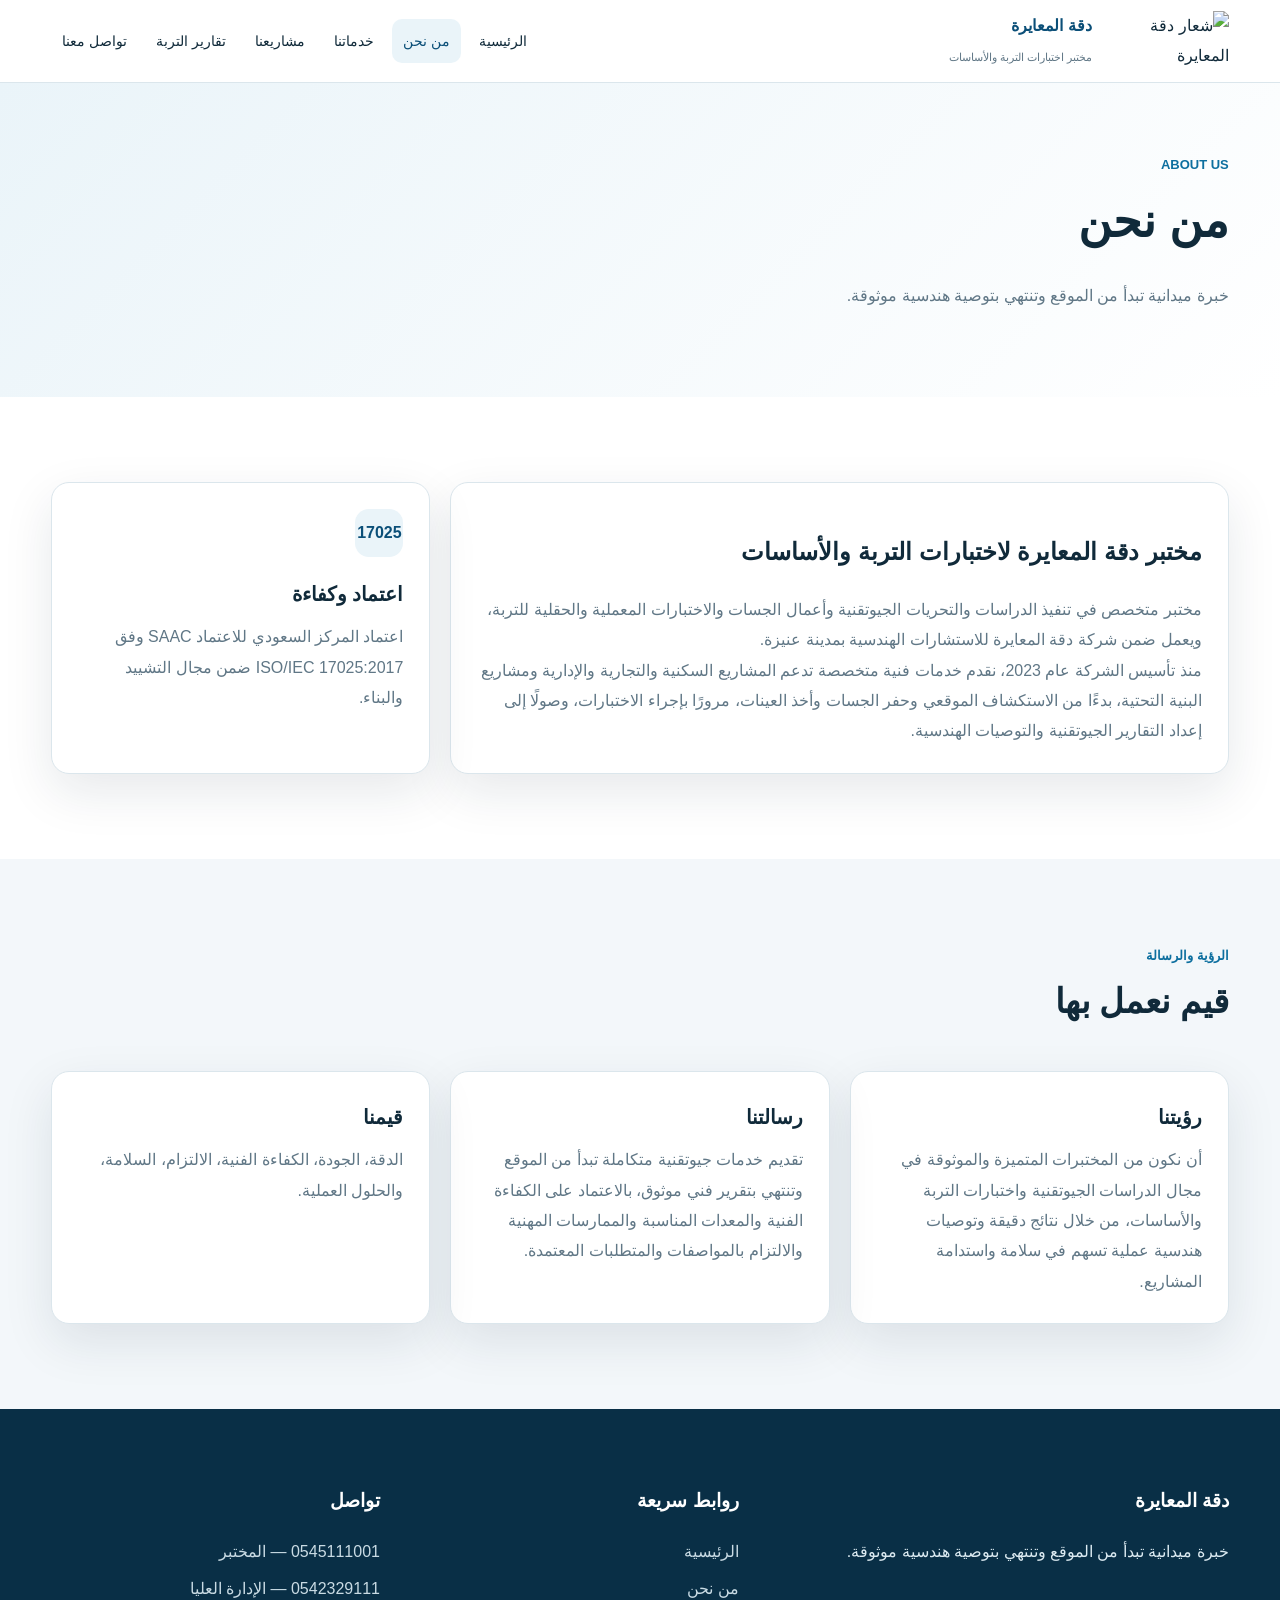
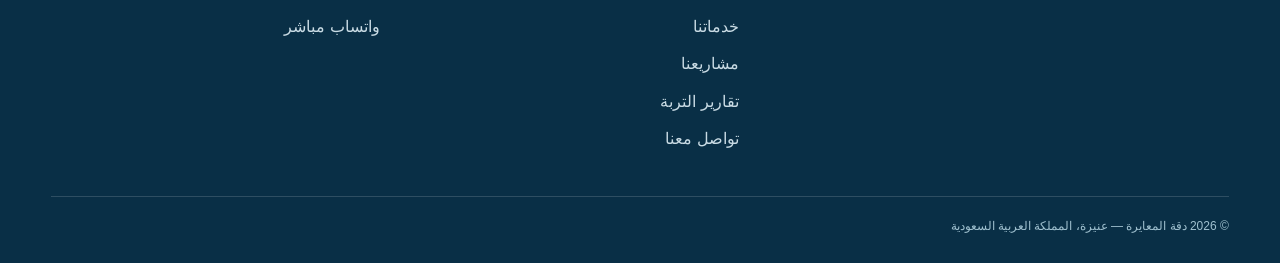
==== about.html @ 159238d2 "Add files via upload" ====
<!doctype html><html lang="ar" dir="rtl"><head><meta charset="utf-8"><meta name="viewport" content="width=device-width,initial-scale=1"><title>من نحن | دقة المعايرة</title><meta name="description" content="مختبر دقة المعايرة لاختبارات التربة والأساسات - دراسات جيوتقنية وجسات واختبارات وتقارير فنية في عنيزة."><link rel="stylesheet" href="style.css"></head><body>
<header><div class="container nav"><a class="brand" href="index.html"><img src="images/logo-caes.jpg" alt="شعار دقة المعايرة"><div class="brand-text"><strong>دقة المعايرة</strong><span>مختبر اختبارات التربة والأساسات</span></div></a><button class="menu" aria-label="القائمة">☰</button><nav><a class="" href="index.html">الرئيسية</a><a class="active" href="about.html">من نحن</a><a class="" href="services.html">خدماتنا</a><a class="" href="projects.html">مشاريعنا</a><a class="" href="soil-reports.html">تقارير التربة</a><a class="" href="contact.html">تواصل معنا</a></nav></div></header>
<div class="page-hero"><div class="container"><div class="kicker">ABOUT US</div><h1>من نحن</h1><p>خبرة ميدانية تبدأ من الموقع وتنتهي بتوصية هندسية موثوقة.</p></div></div><section><div class="container"><div class="grid"><div class="card" style="grid-column:span 2"><h2>مختبر دقة المعايرة لاختبارات التربة والأساسات</h2><p>مختبر متخصص في تنفيذ الدراسات والتحريات الجيوتقنية وأعمال الجسات والاختبارات المعملية والحقلية للتربة، ويعمل ضمن شركة دقة المعايرة للاستشارات الهندسية بمدينة عنيزة.</p><p>منذ تأسيس الشركة عام 2023، نقدم خدمات فنية متخصصة تدعم المشاريع السكنية والتجارية والإدارية ومشاريع البنية التحتية، بدءًا من الاستكشاف الموقعي وحفر الجسات وأخذ العينات، مرورًا بإجراء الاختبارات، وصولًا إلى إعداد التقارير الجيوتقنية والتوصيات الهندسية.</p></div><div class="card"><div class="icon">17025</div><h3>اعتماد وكفاءة</h3><p>اعتماد المركز السعودي للاعتماد SAAC وفق ISO/IEC 17025:2017 ضمن مجال التشييد والبناء.</p></div></div></div></section><section class="band"><div class="container"><div class="section-head"><div><div class="kicker">الرؤية والرسالة</div><h2>قيم نعمل بها</h2></div></div><div class="grid"><div class="card"><h3>رؤيتنا</h3><p>أن نكون من المختبرات المتميزة والموثوقة في مجال الدراسات الجيوتقنية واختبارات التربة والأساسات، من خلال نتائج دقيقة وتوصيات هندسية عملية تسهم في سلامة واستدامة المشاريع.</p></div><div class="card"><h3>رسالتنا</h3><p>تقديم خدمات جيوتقنية متكاملة تبدأ من الموقع وتنتهي بتقرير فني موثوق، بالاعتماد على الكفاءة الفنية والمعدات المناسبة والممارسات المهنية والالتزام بالمواصفات والمتطلبات المعتمدة.</p></div><div class="card"><h3>قيمنا</h3><p>الدقة، الجودة، الكفاءة الفنية، الالتزام، السلامة، والحلول العملية.</p></div></div></div></section><footer><div class="container footer-grid"><div><h3>دقة المعايرة</h3><p>خبرة ميدانية تبدأ من الموقع وتنتهي بتوصية هندسية موثوقة.</p></div><div><h3>روابط سريعة</h3><a href="index.html">الرئيسية</a><a href="about.html">من نحن</a><a href="services.html">خدماتنا</a><a href="projects.html">مشاريعنا</a><a href="soil-reports.html">تقارير التربة</a><a href="contact.html">تواصل معنا</a></div><div><h3>تواصل</h3><a href="tel:+966545111001">0545111001 — المختبر</a><a href="tel:+966542329111">0542329111 — الإدارة العليا</a><a href="https://wa.me/966545111001" target="_blank">واتساب مباشر</a></div></div><div class="container copyright">© 2026 دقة المعايرة — عنيزة، المملكة العربية السعودية</div></footer><script src="script.js"></script></body></html>
---- style.css ----
:root{--blue:#0b4f78;--blue2:#0d6f9f;--ink:#102a3a;--muted:#607786;--light:#f3f7fa;--line:#dbe6ec;--white:#fff;--shadow:0 18px 50px rgba(16,42,58,.10)}
*{box-sizing:border-box}html{scroll-behavior:smooth}body{margin:0;font-family:"Tahoma","Arial",sans-serif;color:var(--ink);background:#fff;line-height:1.9}a{text-decoration:none;color:inherit}.container{width:min(1180px,92%);margin:auto}
header{position:sticky;top:0;z-index:20;background:rgba(255,255,255,.96);backdrop-filter:blur(12px);border-bottom:1px solid var(--line)}
.nav{min-height:82px;display:flex;align-items:center;justify-content:space-between;gap:25px}.brand{display:flex;align-items:center;gap:12px}.brand img{width:125px;height:auto;object-fit:contain}.brand-text strong{display:block;font-size:16px;color:var(--blue)}.brand-text span{font-size:11px;color:var(--muted)}
nav{display:flex;gap:7px;align-items:center;flex-wrap:wrap}nav a{padding:9px 11px;border-radius:10px;font-size:14px}nav a:hover,nav a.active{background:#eaf4f9;color:var(--blue)}
.menu{display:none;border:1px solid var(--line);background:#fff;border-radius:10px;padding:9px 12px;font-size:20px}
.hero{min-height:650px;display:grid;align-items:center;background:linear-gradient(90deg,rgba(7,38,57,.88),rgba(7,38,57,.45)),url('images/field-2.jpg') center/cover}
.hero-content{max-width:760px;color:#fff;padding:80px 0}.eyebrow{letter-spacing:1px;font-size:13px;color:#bfe8fb;font-weight:bold}.hero h1{font-size:clamp(34px,5vw,64px);line-height:1.18;margin:15px 0}.hero p{font-size:18px;color:#e9f5fa;max-width:680px}
.btns{display:flex;gap:12px;flex-wrap:wrap;margin-top:28px}.btn{display:inline-flex;align-items:center;justify-content:center;padding:13px 22px;border-radius:12px;font-weight:bold;border:1px solid transparent}.primary{background:#fff;color:var(--blue)}.secondary{border-color:rgba(255,255,255,.55);color:#fff}.blue{background:var(--blue);color:#fff}.outline{border-color:var(--blue);color:var(--blue)}
section{padding:85px 0}.section-head{display:flex;justify-content:space-between;gap:30px;align-items:end;margin-bottom:38px}.section-head h2{font-size:34px;margin:0}.section-head p{max-width:650px;color:var(--muted);margin:0}.kicker{color:var(--blue2);font-weight:bold;font-size:13px}
.grid{display:grid;grid-template-columns:repeat(3,1fr);gap:20px}.grid4{display:grid;grid-template-columns:repeat(4,1fr);gap:18px}.card{background:#fff;border:1px solid var(--line);border-radius:18px;padding:26px;box-shadow:var(--shadow)}.card h3{margin:0 0 9px;font-size:20px}.card p{color:var(--muted);margin:0}.icon{width:48px;height:48px;border-radius:14px;background:#eaf4f9;color:var(--blue);display:grid;place-items:center;font-weight:800;margin-bottom:18px}
.band{background:var(--light)}.stats{display:grid;grid-template-columns:repeat(4,1fr);gap:15px}.stat{padding:28px;border-radius:18px;background:#fff;border:1px solid var(--line);text-align:center}.stat b{display:block;font-size:32px;color:var(--blue)}.stat span{color:var(--muted);font-size:13px}
.process{counter-reset:step}.step{position:relative;padding-right:72px}.step:before{counter-increment:step;content:"0" counter(step);position:absolute;right:0;top:0;width:52px;height:52px;border-radius:15px;background:var(--blue);color:#fff;display:grid;place-items:center;font-weight:bold}
.gallery{display:grid;grid-template-columns:repeat(4,1fr);gap:14px}.gallery figure{margin:0;border-radius:18px;overflow:hidden;background:#fff;border:1px solid var(--line)}.gallery img{width:100%;height:260px;object-fit:cover;display:block}.gallery figcaption{padding:12px 14px;color:var(--muted);font-size:13px}
.page-hero{padding:70px 0;background:linear-gradient(135deg,#eaf4f9,#fff)}.page-hero h1{font-size:46px;margin:0 0 8px}.page-hero p{color:var(--muted);max-width:760px}
.list{display:grid;gap:12px}.list div{padding:18px 20px;border:1px solid var(--line);border-radius:14px;background:#fff}.contact{display:grid;grid-template-columns:1.1fr .9fr;gap:25px}.contact-card{padding:30px;border-radius:20px;background:var(--light);border:1px solid var(--line)}.contact-row{padding:15px 0;border-bottom:1px solid var(--line)}.contact-row:last-child{border:0}.contact-row small{display:block;color:var(--muted)}.contact-row a{font-size:20px;color:var(--blue);font-weight:bold}
footer{background:#092f46;color:#dbeaf1;padding:55px 0 25px}.footer-grid{display:grid;grid-template-columns:1.4fr 1fr 1fr;gap:30px}.footer-grid h3{color:#fff}.footer-grid a{display:block;margin:7px 0;color:#c9dbe4}.copyright{border-top:1px solid rgba(255,255,255,.15);margin-top:35px;padding-top:18px;font-size:12px;color:#9fc0cf}
@media(max-width:850px){nav{display:none;position:absolute;top:82px;right:4%;left:4%;background:#fff;border:1px solid var(--line);border-radius:15px;padding:10px;box-shadow:var(--shadow);flex-direction:column;align-items:stretch}nav.open{display:flex}.menu{display:block}.grid,.grid4,.stats,.contact,.footer-grid{grid-template-columns:1fr 1fr}.gallery{grid-template-columns:1fr 1fr}.hero{min-height:590px}.section-head{display:block}.section-head p{margin-top:10px}}
@media(max-width:560px){.grid,.grid4,.stats,.contact,.footer-grid,.gallery{grid-template-columns:1fr}.nav{min-height:74px}.brand img{width:100px}.hero-content{padding:55px 0}.hero h1{font-size:37px}.page-hero h1{font-size:34px}section{padding:60px 0}.gallery img{height:230px}}
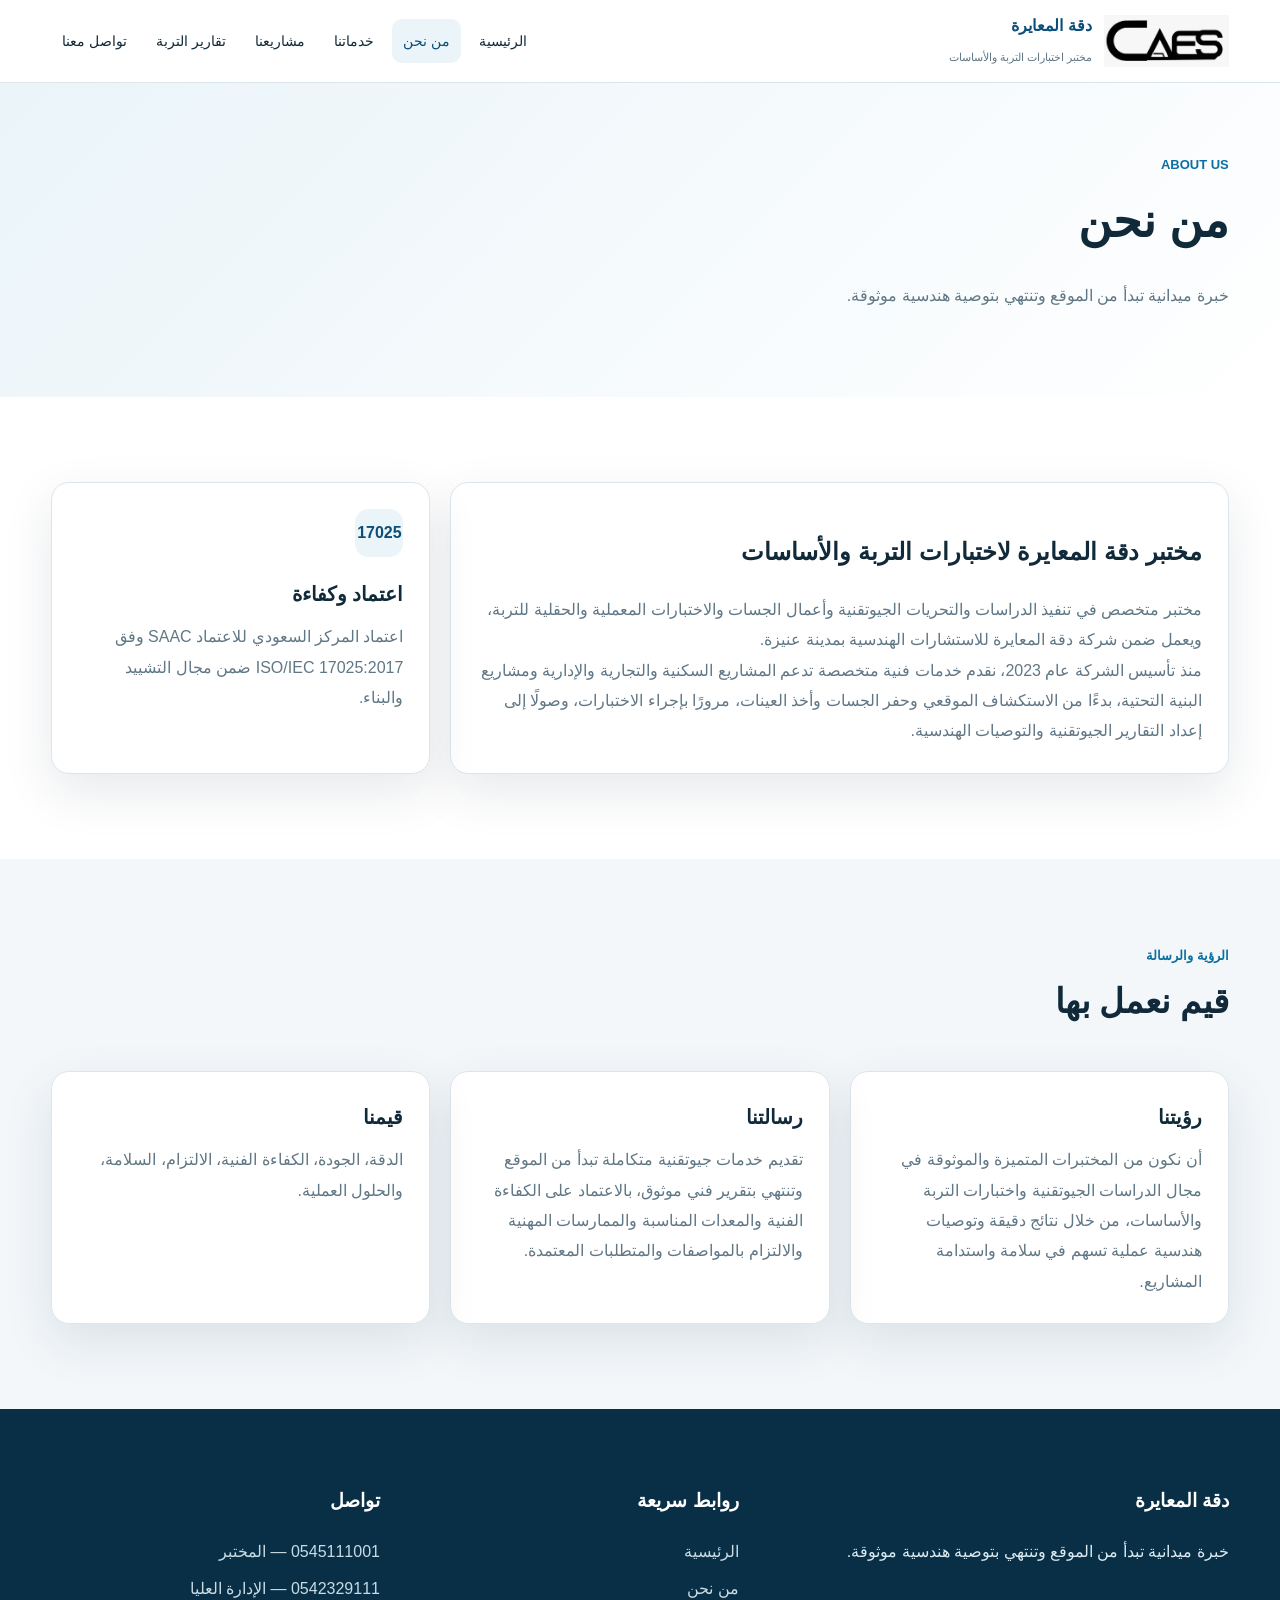
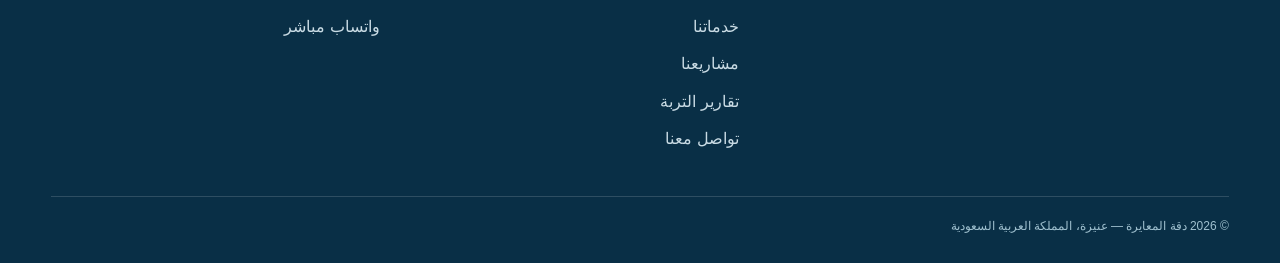
==== commit 51474ad3: "Add files via upload" ====
--- a/about.html
+++ b/about.html
@@ -1,3 +1,3 @@
 <!doctype html><html lang="ar" dir="rtl"><head><meta charset="utf-8"><meta name="viewport" content="width=device-width,initial-scale=1"><title>من نحن | دقة المعايرة</title><meta name="description" content="مختبر دقة المعايرة لاختبارات التربة والأساسات - دراسات جيوتقنية وجسات واختبارات وتقارير فنية في عنيزة."><link rel="stylesheet" href="style.css"></head><body>
-<header><div class="container nav"><a class="brand" href="index.html"><img src="images/logo-caes.jpg" alt="شعار دقة المعايرة"><div class="brand-text"><strong>دقة المعايرة</strong><span>مختبر اختبارات التربة والأساسات</span></div></a><button class="menu" aria-label="القائمة">☰</button><nav><a class="" href="index.html">الرئيسية</a><a class="active" href="about.html">من نحن</a><a class="" href="services.html">خدماتنا</a><a class="" href="projects.html">مشاريعنا</a><a class="" href="soil-reports.html">تقارير التربة</a><a class="" href="contact.html">تواصل معنا</a></nav></div></header>
+<header><div class="container nav"><a class="brand" href="index.html"><img src="logo-caes.jpg" alt="شعار دقة المعايرة"><div class="brand-text"><strong>دقة المعايرة</strong><span>مختبر اختبارات التربة والأساسات</span></div></a><button class="menu" aria-label="القائمة">☰</button><nav><a class="" href="index.html">الرئيسية</a><a class="active" href="about.html">من نحن</a><a class="" href="services.html">خدماتنا</a><a class="" href="projects.html">مشاريعنا</a><a class="" href="soil-reports.html">تقارير التربة</a><a class="" href="contact.html">تواصل معنا</a></nav></div></header>
 <div class="page-hero"><div class="container"><div class="kicker">ABOUT US</div><h1>من نحن</h1><p>خبرة ميدانية تبدأ من الموقع وتنتهي بتوصية هندسية موثوقة.</p></div></div><section><div class="container"><div class="grid"><div class="card" style="grid-column:span 2"><h2>مختبر دقة المعايرة لاختبارات التربة والأساسات</h2><p>مختبر متخصص في تنفيذ الدراسات والتحريات الجيوتقنية وأعمال الجسات والاختبارات المعملية والحقلية للتربة، ويعمل ضمن شركة دقة المعايرة للاستشارات الهندسية بمدينة عنيزة.</p><p>منذ تأسيس الشركة عام 2023، نقدم خدمات فنية متخصصة تدعم المشاريع السكنية والتجارية والإدارية ومشاريع البنية التحتية، بدءًا من الاستكشاف الموقعي وحفر الجسات وأخذ العينات، مرورًا بإجراء الاختبارات، وصولًا إلى إعداد التقارير الجيوتقنية والتوصيات الهندسية.</p></div><div class="card"><div class="icon">17025</div><h3>اعتماد وكفاءة</h3><p>اعتماد المركز السعودي للاعتماد SAAC وفق ISO/IEC 17025:2017 ضمن مجال التشييد والبناء.</p></div></div></div></section><section class="band"><div class="container"><div class="section-head"><div><div class="kicker">الرؤية والرسالة</div><h2>قيم نعمل بها</h2></div></div><div class="grid"><div class="card"><h3>رؤيتنا</h3><p>أن نكون من المختبرات المتميزة والموثوقة في مجال الدراسات الجيوتقنية واختبارات التربة والأساسات، من خلال نتائج دقيقة وتوصيات هندسية عملية تسهم في سلامة واستدامة المشاريع.</p></div><div class="card"><h3>رسالتنا</h3><p>تقديم خدمات جيوتقنية متكاملة تبدأ من الموقع وتنتهي بتقرير فني موثوق، بالاعتماد على الكفاءة الفنية والمعدات المناسبة والممارسات المهنية والالتزام بالمواصفات والمتطلبات المعتمدة.</p></div><div class="card"><h3>قيمنا</h3><p>الدقة، الجودة، الكفاءة الفنية، الالتزام، السلامة، والحلول العملية.</p></div></div></div></section><footer><div class="container footer-grid"><div><h3>دقة المعايرة</h3><p>خبرة ميدانية تبدأ من الموقع وتنتهي بتوصية هندسية موثوقة.</p></div><div><h3>روابط سريعة</h3><a href="index.html">الرئيسية</a><a href="about.html">من نحن</a><a href="services.html">خدماتنا</a><a href="projects.html">مشاريعنا</a><a href="soil-reports.html">تقارير التربة</a><a href="contact.html">تواصل معنا</a></div><div><h3>تواصل</h3><a href="tel:+966545111001">0545111001 — المختبر</a><a href="tel:+966542329111">0542329111 — الإدارة العليا</a><a href="https://wa.me/966545111001" target="_blank">واتساب مباشر</a></div></div><div class="container copyright">© 2026 دقة المعايرة — عنيزة، المملكة العربية السعودية</div></footer><script src="script.js"></script></body></html>
